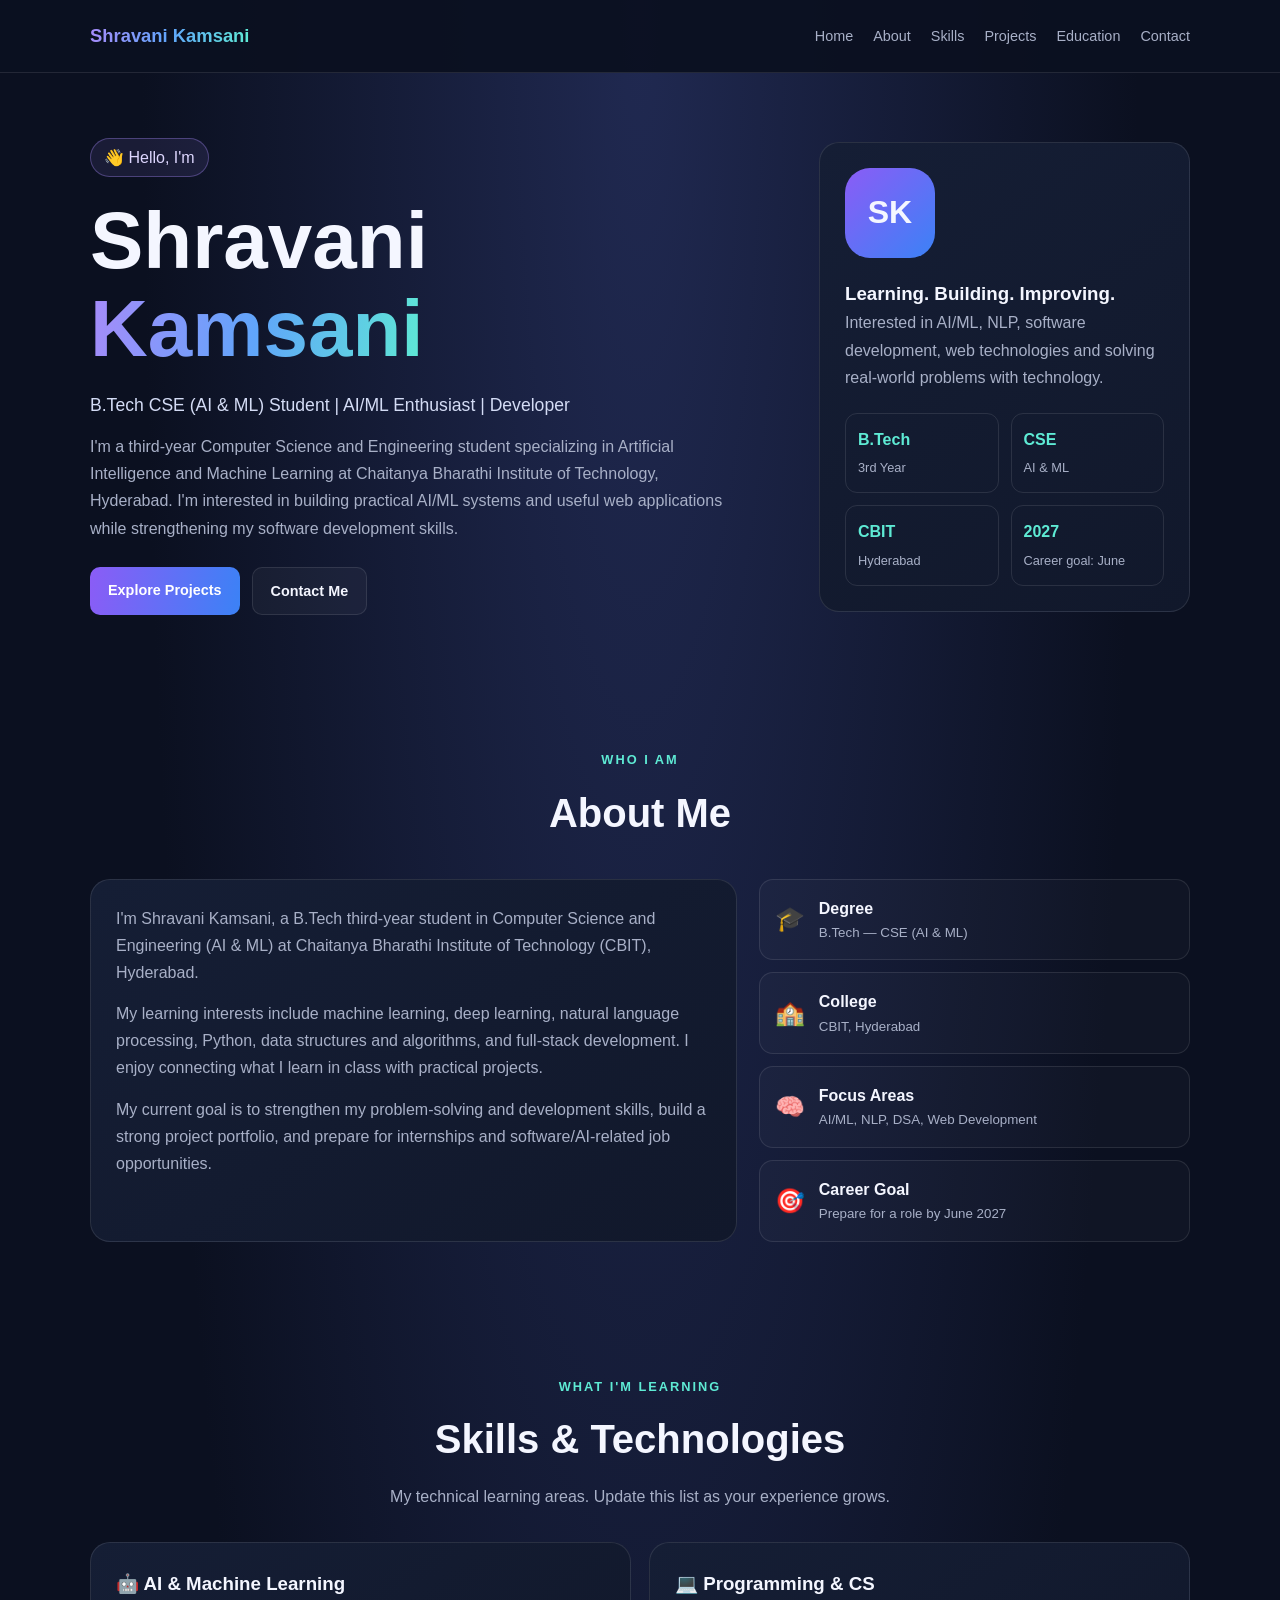
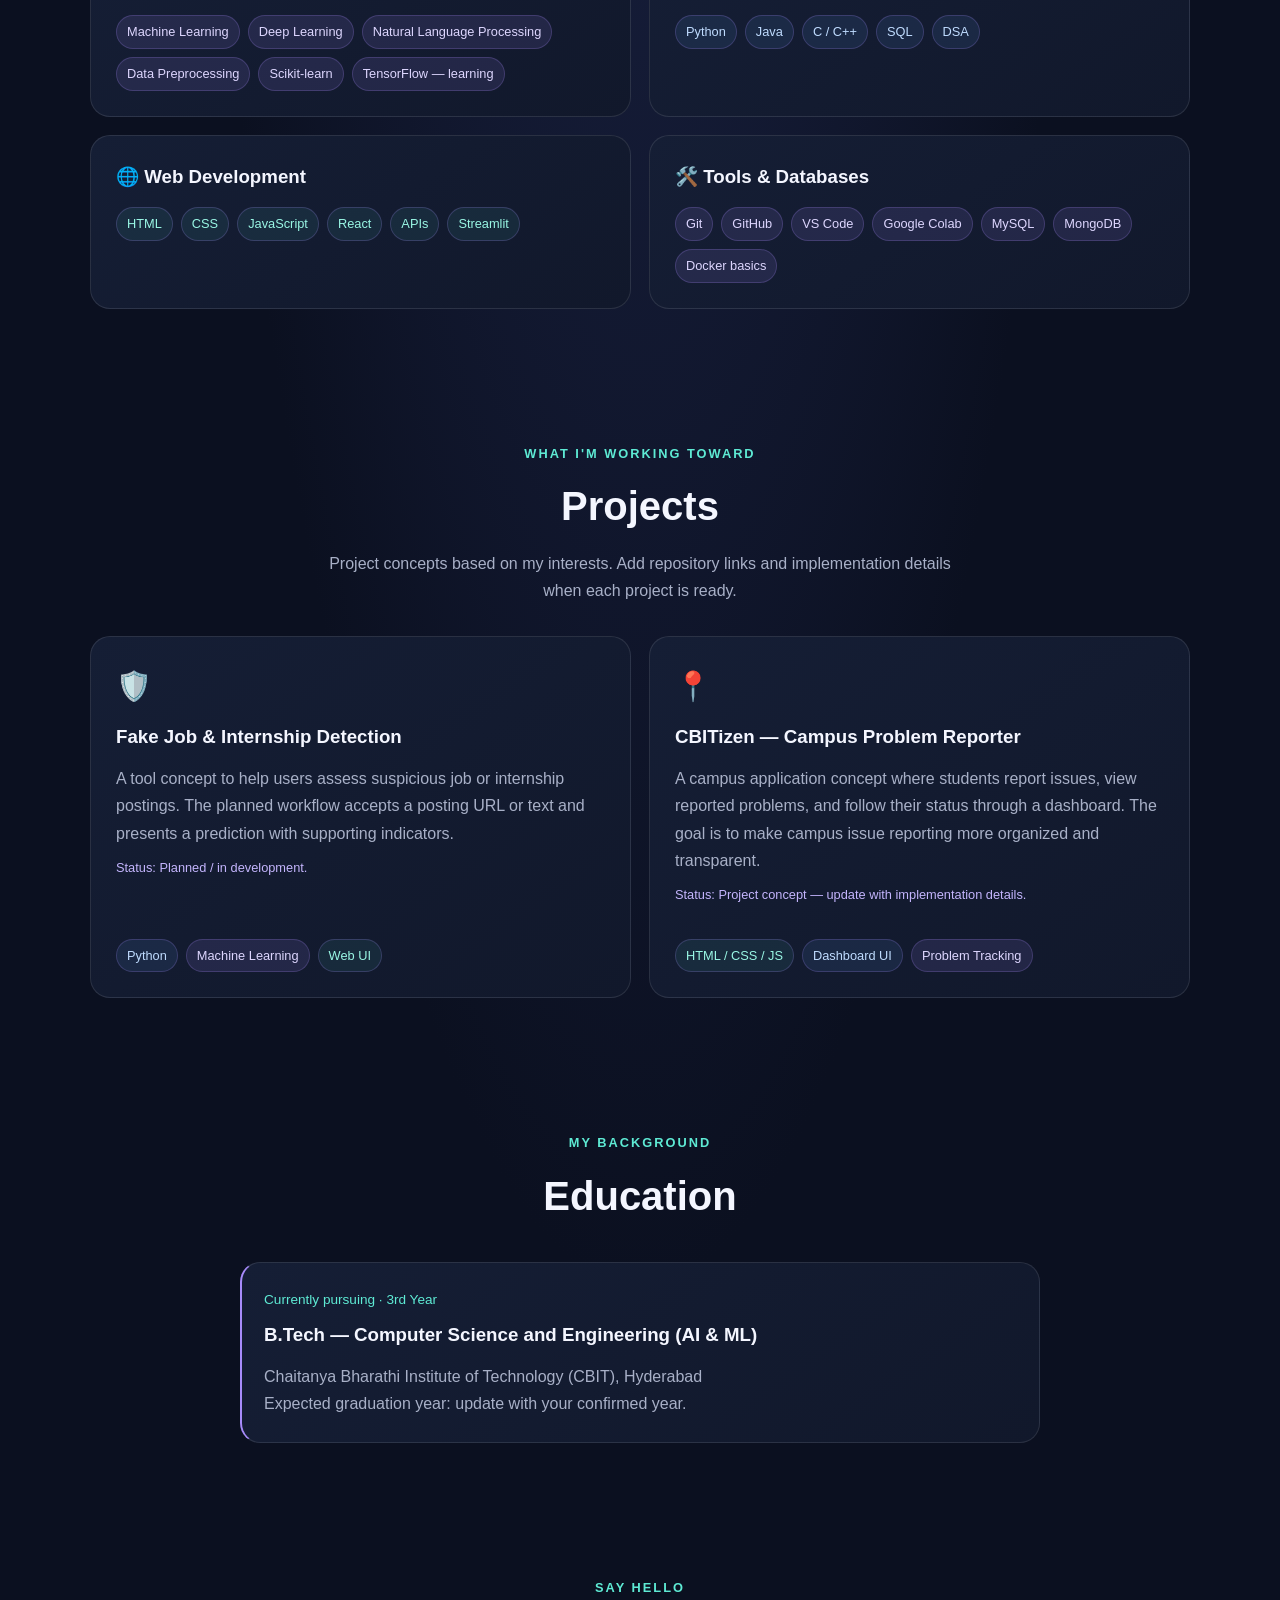
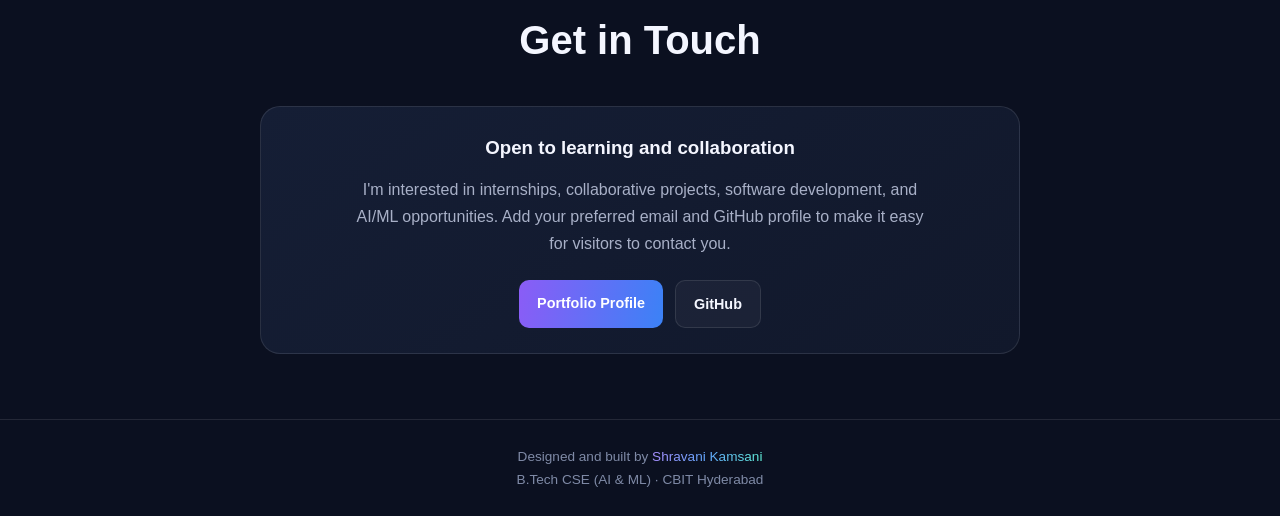
==== week1/potfolio/index.html @ 52dde81c "FSD Programs" ====
<!DOCTYPE html>
<html lang="en">
<head>
  <meta charset="UTF-8">
  <meta name="viewport" content="width=device-width, initial-scale=1.0">
  <meta name="description" content="Shravani Kamsani's AI and ML portfolio">
  <title>Shravani Kamsani | Portfolio</title>

  <style>
    :root {
      --bg: #0b1020;
      --panel: #11182b;
      --text: #f4f6ff;
      --muted: #a8b0c7;
      --purple: #a78bfa;
      --blue: #60a5fa;
      --mint: #5eead4;
      --line: rgba(255,255,255,.1);
    }

    * {
      box-sizing: border-box;
      margin: 0;
      padding: 0;
      scroll-behavior: smooth;
    }

    body {
      font-family: "Segoe UI", Arial, sans-serif;
      background: radial-gradient(ellipse at top, #202951, var(--bg) 55%);
      color: var(--text);
      line-height: 1.7;
    }

    a {
      color: inherit;
      text-decoration: none;
    }

    .container {
      width: min(1100px, 92%);
      margin: auto;
    }

    nav {
      position: sticky;
      top: 0;
      z-index: 10;
      background: rgba(11,16,32,.94);
      border-bottom: 1px solid var(--line);
    }

    .nav-container {
      min-height: 72px;
      display: flex;
      justify-content: space-between;
      align-items: center;
      gap: 20px;
    }

    .brand {
      font-weight: 800;
      font-size: 1.15rem;
    }

    .grad-text {
      background: linear-gradient(100deg, var(--purple), var(--blue), var(--mint));
      -webkit-background-clip: text;
      background-clip: text;
      color: transparent;
    }

    .nav-links {
      display: flex;
      gap: 20px;
      list-style: none;
    }

    .nav-links a {
      color: var(--muted);
      font-size: .9rem;
    }

    .nav-links a:hover {
      color: white;
    }

    .btn {
      display: inline-block;
      padding: 11px 18px;
      border-radius: 10px;
      font-weight: 700;
      font-size: .9rem;
      transition: transform .2s;
    }

    .btn:hover {
      transform: translateY(-3px);
    }

    .primary {
      background: linear-gradient(100deg, #8b5cf6, #3b82f6);
      color: white;
    }

    .secondary {
      border: 1px solid var(--line);
      background: rgba(255,255,255,.04);
    }

    .hero {
      min-height: 570px;
      display: grid;
      grid-template-columns: 1.3fr .7fr;
      align-items: center;
      gap: 40px;
      padding-top: 65px;
      padding-bottom: 65px;
    }

    .eyebrow {
      display: inline-block;
      color: #ddd6fe;
      background: rgba(167,139,250,.1);
      border: 1px solid rgba(167,139,250,.35);
      border-radius: 30px;
      padding: 5px 13px;
      margin-bottom: 20px;
    }

    .hero h1 {
      font-size: clamp(2.8rem, 7vw, 5rem);
      line-height: 1.1;
      margin-bottom: 18px;
    }

    .hero-subtitle {
      color: #d4dcf5;
      font-size: 1.1rem;
      margin-bottom: 12px;
    }

    .hero-desc {
      color: var(--muted);
      margin-bottom: 25px;
      max-width: 650px;
    }

    .actions {
      display: flex;
      flex-wrap: wrap;
      gap: 12px;
    }

    .hero-card, .card {
      background: linear-gradient(145deg, #151e35, var(--panel));
      border: 1px solid var(--line);
      border-radius: 20px;
      padding: 25px;
    }

    .avatar {
      width: 90px;
      height: 90px;
      display: grid;
      place-items: center;
      border-radius: 25px;
      background: linear-gradient(135deg, #8b5cf6, #3b82f6);
      font-size: 2rem;
      font-weight: 800;
      margin-bottom: 20px;
    }

    .hero-card p, .card p {
      color: var(--muted);
    }

    .quick-facts {
      display: grid;
      grid-template-columns: 1fr 1fr;
      gap: 12px;
      margin-top: 22px;
    }

    .fact {
      padding: 12px;
      border: 1px solid var(--line);
      border-radius: 12px;
    }

    .fact strong {
      display: block;
      color: var(--mint);
    }

    .fact span {
      color: var(--muted);
      font-size: .8rem;
    }

    section {
      padding: 65px 0;
    }

    .section-head {
      text-align: center;
      margin-bottom: 32px;
    }

    .section-label {
      color: var(--mint);
      font-size: .8rem;
      text-transform: uppercase;
      letter-spacing: 2px;
      font-weight: 800;
    }

    .section-title {
      font-size: clamp(1.8rem, 4vw, 2.5rem);
      margin-top: 6px;
    }

    .section-intro {
      color: var(--muted);
      max-width: 650px;
      margin: 10px auto;
    }

    .about-grid {
      display: grid;
      grid-template-columns: 1.2fr .8fr;
      gap: 22px;
    }

    .about-text p + p {
      margin-top: 14px;
    }

    .highlights {
      display: grid;
      gap: 12px;
    }

    .highlight {
      display: flex;
      align-items: center;
      gap: 14px;
      padding: 15px;
      border: 1px solid var(--line);
      border-radius: 14px;
      background: rgba(255,255,255,.025);
    }

    .highlight-icon {
      font-size: 1.5rem;
    }

    .highlight small {
      display: block;
      color: var(--muted);
    }

    .skills-grid, .projects-grid {
      display: grid;
      grid-template-columns: repeat(2, minmax(0,1fr));
      gap: 18px;
    }

    .card h3 {
      margin-bottom: 12px;
    }

    .pill-group {
      display: flex;
      flex-wrap: wrap;
      gap: 8px;
      margin-top: 15px;
    }

    .pill {
      display: inline-block;
      padding: 5px 10px;
      border-radius: 20px;
      background: rgba(167,139,250,.12);
      border: 1px solid rgba(167,139,250,.22);
      color: #ddd6fe;
      font-size: .8rem;
    }

    .pill.blue {
      background: rgba(96,165,250,.1);
      color: #bfdbfe;
    }

    .pill.mint {
      background: rgba(94,234,212,.08);
      color: #99f6e4;
    }

    .project-card {
      display: flex;
      flex-direction: column;
      justify-content: space-between;
      gap: 18px;
    }

    .project-icon {
      font-size: 1.8rem;
      margin-bottom: 10px;
    }

    .project-note {
      font-size: .8rem;
      color: #c4b5fd !important;
      margin-top: 10px;
    }

    .education {
      max-width: 800px;
      margin: auto;
    }

    .education-item {
      border-left: 2px solid var(--purple);
      padding-left: 22px;
    }

    .education-item .date {
      color: var(--mint);
      margin-bottom: 8px;
      font-size: .85rem;
    }

    .contact-card {
      text-align: center;
      max-width: 760px;
      margin: auto;
    }

    .contact-card p {
      max-width: 570px;
      margin: 12px auto 22px;
    }

    .contact-links {
      display: flex;
      justify-content: center;
      flex-wrap: wrap;
      gap: 12px;
    }

    footer {
      border-top: 1px solid var(--line);
      padding: 25px 0;
      text-align: center;
      color: #7f8aa6;
      font-size: .85rem;
    }

    @media (max-width: 800px) {
      .nav-container {
        padding: 15px 0;
        flex-wrap: wrap;
      }

      .nav-links {
        order: 3;
        width: 100%;
        overflow-x: auto;
        padding-bottom: 8px;
      }

      .hero, .about-grid {
        grid-template-columns: 1fr;
      }
    }

    @media (max-width: 560px) {
      .skills-grid, .projects-grid {
        grid-template-columns: 1fr;
      }

      .hero h1 {
        font-size: 3rem;
      }

      section {
        padding: 48px 0;
      }
    }
  </style>
</head>

<body>

  <!-- Navigation -->
  <nav>
    <div class="container nav-container">
      <a href="#home" class="brand">
        <span class="grad-text">Shravani Kamsani</span>
      </a>

      <ul class="nav-links">
        <li><a href="#home">Home</a></li>
        <li><a href="#about">About</a></li>
        <li><a href="#skills">Skills</a></li>
        <li><a href="#projects">Projects</a></li>
        <li><a href="#education">Education</a></li>
        <li><a href="#contact">Contact</a></li>
      </ul>
    </div>
  </nav>

  <!-- Home -->
  <header id="home" class="container hero">
    <div>
      <span class="eyebrow">👋 Hello, I'm</span>

      <h1>
        Shravani<br>
        <span class="grad-text">Kamsani</span>
      </h1>

      <p class="hero-subtitle">
        B.Tech CSE (AI & ML) Student | AI/ML Enthusiast | Developer
      </p>

      <p class="hero-desc">
        I'm a third-year Computer Science and Engineering student
        specializing in Artificial Intelligence and Machine Learning
        at Chaitanya Bharathi Institute of Technology, Hyderabad.
        I'm interested in building practical AI/ML systems and useful
        web applications while strengthening my software development skills.
      </p>

      <div class="actions">
        <a class="btn primary" href="#projects">Explore Projects</a>
        <a class="btn secondary" href="#contact">Contact Me</a>
      </div>
    </div>

    <aside class="hero-card">
      <div class="avatar">SK</div>
      <h3>Learning. Building. Improving.</h3>
      <p>
        Interested in AI/ML, NLP, software development, web technologies
        and solving real-world problems with technology.
      </p>

      <div class="quick-facts">
        <div class="fact">
          <strong>B.Tech</strong>
          <span>3rd Year</span>
        </div>
        <div class="fact">
          <strong>CSE</strong>
          <span>AI & ML</span>
        </div>
        <div class="fact">
          <strong>CBIT</strong>
          <span>Hyderabad</span>
        </div>
        <div class="fact">
          <strong>2027</strong>
          <span>Career goal: June</span>
        </div>
      </div>
    </aside>
  </header>

  <!-- About -->
  <section id="about">
    <div class="container">
      <div class="section-head">
        <span class="section-label">Who I Am</span>
        <h2 class="section-title">About Me</h2>
      </div>

      <div class="about-grid">
        <div class="card about-text">
          <p>
            I'm Shravani Kamsani, a B.Tech third-year student in
            Computer Science and Engineering (AI & ML) at Chaitanya
            Bharathi Institute of Technology (CBIT), Hyderabad.
          </p>

          <p>
            My learning interests include machine learning, deep learning,
            natural language processing, Python, data structures and
            algorithms, and full-stack development. I enjoy connecting
            what I learn in class with practical projects.
          </p>

          <p>
            My current goal is to strengthen my problem-solving and
            development skills, build a strong project portfolio, and
            prepare for internships and software/AI-related job opportunities.
          </p>
        </div>

        <div class="highlights">
          <div class="highlight">
            <span class="highlight-icon">🎓</span>
            <div><strong>Degree</strong><small>B.Tech — CSE (AI & ML)</small></div>
          </div>

          <div class="highlight">
            <span class="highlight-icon">🏫</span>
            <div><strong>College</strong><small>CBIT, Hyderabad</small></div>
          </div>

          <div class="highlight">
            <span class="highlight-icon">🧠</span>
            <div><strong>Focus Areas</strong><small>AI/ML, NLP, DSA, Web Development</small></div>
          </div>

          <div class="highlight">
            <span class="highlight-icon">🎯</span>
            <div><strong>Career Goal</strong><small>Prepare for a role by June 2027</small></div>
          </div>
        </div>
      </div>
    </div>
  </section>

  <!-- Skills -->
  <section id="skills">
    <div class="container">
      <div class="section-head">
        <span class="section-label">What I'm Learning</span>
        <h2 class="section-title">Skills & Technologies</h2>
        <p class="section-intro">
          My technical learning areas. Update this list as your experience grows.
        </p>
      </div>

      <div class="skills-grid">
        <article class="card">
          <h3>🤖 AI & Machine Learning</h3>
          <div class="pill-group">
            <span class="pill">Machine Learning</span>
            <span class="pill">Deep Learning</span>
            <span class="pill">Natural Language Processing</span>
            <span class="pill">Data Preprocessing</span>
            <span class="pill">Scikit-learn</span>
            <span class="pill">TensorFlow — learning</span>
          </div>
        </article>

        <article class="card">
          <h3>💻 Programming & CS</h3>
          <div class="pill-group">
            <span class="pill blue">Python</span>
            <span class="pill blue">Java</span>
            <span class="pill blue">C / C++</span>
            <span class="pill blue">SQL</span>
            <span class="pill blue">DSA</span>
          </div>
        </article>

        <article class="card">
          <h3>🌐 Web Development</h3>
          <div class="pill-group">
            <span class="pill mint">HTML</span>
            <span class="pill mint">CSS</span>
            <span class="pill mint">JavaScript</span>
            <span class="pill mint">React</span>
            <span class="pill mint">APIs</span>
            <span class="pill mint">Streamlit</span>
          </div>
        </article>

        <article class="card">
          <h3>🛠️ Tools & Databases</h3>
          <div class="pill-group">
            <span class="pill">Git</span>
            <span class="pill">GitHub</span>
            <span class="pill">VS Code</span>
            <span class="pill">Google Colab</span>
            <span class="pill">MySQL</span>
            <span class="pill">MongoDB</span>
            <span class="pill">Docker basics</span>
          </div>
        </article>
      </div>
    </div>
  </section>

  <!-- Projects -->
  <section id="projects">
    <div class="container">
      <div class="section-head">
        <span class="section-label">What I'm Working Toward</span>
        <h2 class="section-title">Projects</h2>
        <p class="section-intro">
          Project concepts based on my interests. Add repository links
          and implementation details when each project is ready.
        </p>
      </div>

      <div class="projects-grid">
        <article class="card project-card">
          <div>
            <div class="project-icon">🛡️</div>
            <h3>Fake Job & Internship Detection</h3>
            <p>
              A tool concept to help users assess suspicious job or
              internship postings. The planned workflow accepts a posting
              URL or text and presents a prediction with supporting indicators.
            </p>
            <p class="project-note">Status: Planned / in development.</p>
          </div>

          <div class="pill-group">
            <span class="pill blue">Python</span>
            <span class="pill">Machine Learning</span>
            <span class="pill mint">Web UI</span>
          </div>
        </article>

        <article class="card project-card">
          <div>
            <div class="project-icon">📍</div>
            <h3>CBITizen — Campus Problem Reporter</h3>
            <p>
              A campus application concept where students report issues,
              view reported problems, and follow their status through
              a dashboard. The goal is to make campus issue reporting
              more organized and transparent.
            </p>
            <p class="project-note">Status: Project concept — update with implementation details.</p>
          </div>

          <div class="pill-group">
            <span class="pill mint">HTML / CSS / JS</span>
            <span class="pill blue">Dashboard UI</span>
            <span class="pill">Problem Tracking</span>
          </div>
        </article>
      </div>
    </div>
  </section>

  <!-- Education -->
  <section id="education">
    <div class="container">
      <div class="section-head">
        <span class="section-label">My Background</span>
        <h2 class="section-title">Education</h2>
      </div>

      <div class="education">
        <div class="card education-item">
          <div class="date">Currently pursuing · 3rd Year</div>
          <h3>B.Tech — Computer Science and Engineering (AI & ML)</h3>
          <p>Chaitanya Bharathi Institute of Technology (CBIT), Hyderabad</p>
          <p>Expected graduation year: update with your confirmed year.</p>
        </div>
      </div>
    </div>
  </section>

  <!-- Contact -->
  <section id="contact">
    <div class="container">
      <div class="section-head">
        <span class="section-label">Say Hello</span>
        <h2 class="section-title">Get in Touch</h2>
      </div>

      <div class="card contact-card">
        <h3>Open to learning and collaboration</h3>
        <p>
          I'm interested in internships, collaborative projects,
          software development, and AI/ML opportunities. Add your
          preferred email and GitHub profile to make it easy for
          visitors to contact you.
        </p>

        <div class="contact-links">
          <a class="btn primary"
             href="https://shravanikamsani.github.io/#about"
             target="_blank" rel="noopener noreferrer">
            Portfolio Profile
          </a>

          <a class="btn secondary"
             href="https://github.com/"
             target="_blank" rel="noopener noreferrer">
            GitHub
          </a>
        </div>
      </div>
    </div>
  </section>

  <!-- Footer -->
  <footer>
    <div class="container">
      <p>Designed and built by <span class="grad-text">Shravani Kamsani</span></p>
      <p>B.Tech CSE (AI & ML) · CBIT Hyderabad</p>
    </div>
  </footer>

</body>
</html>
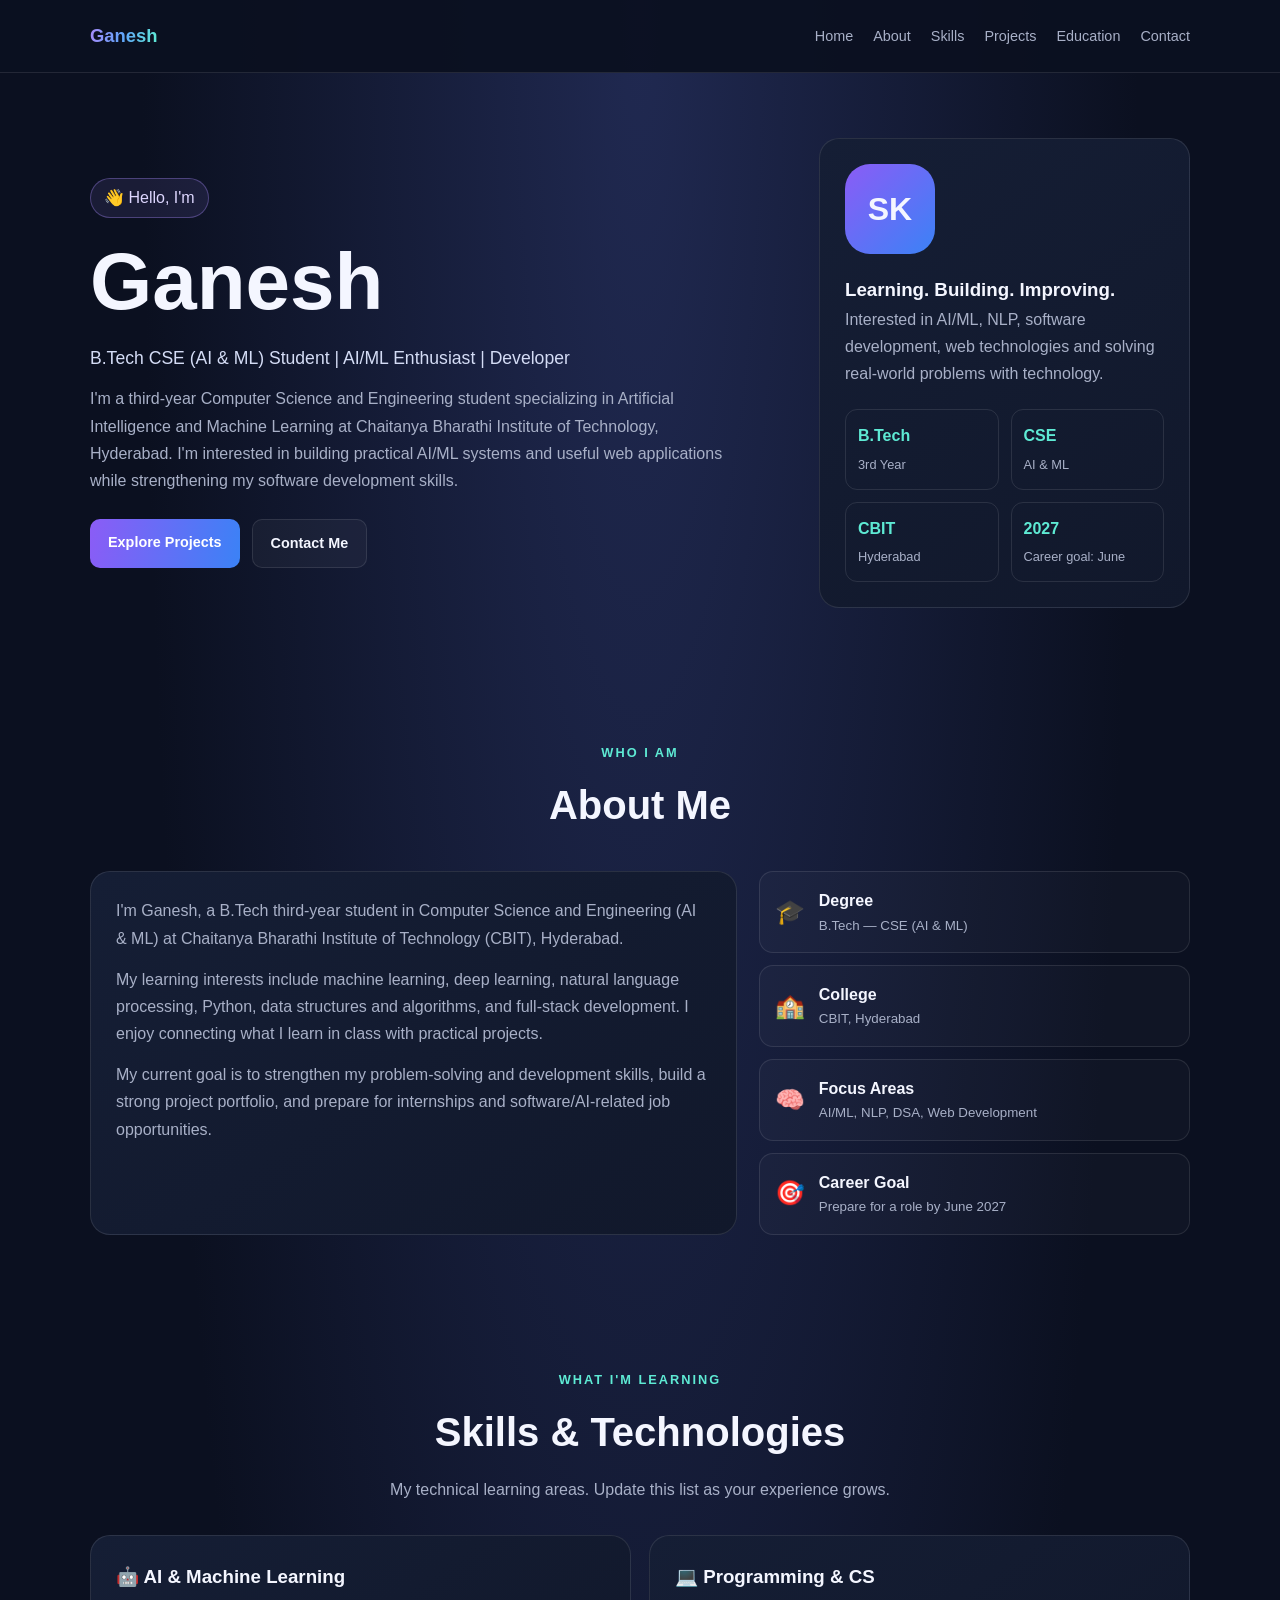
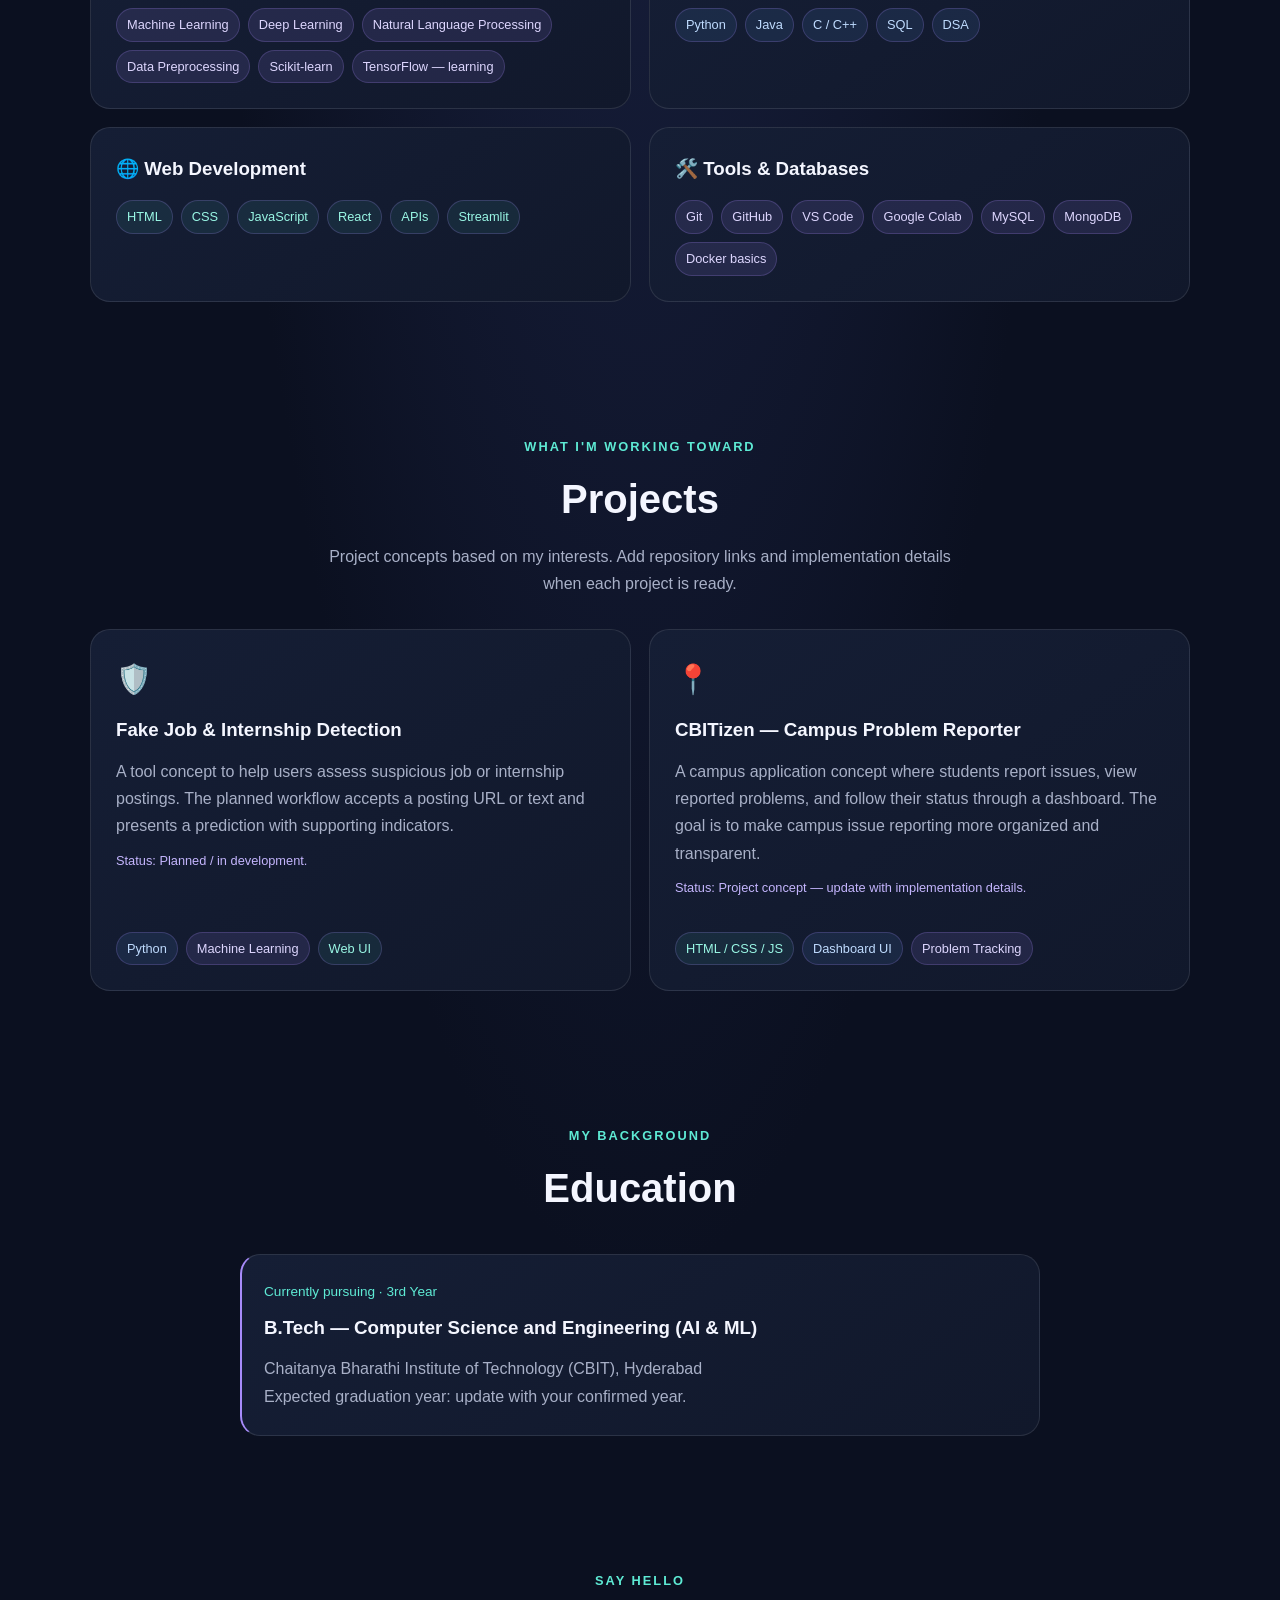
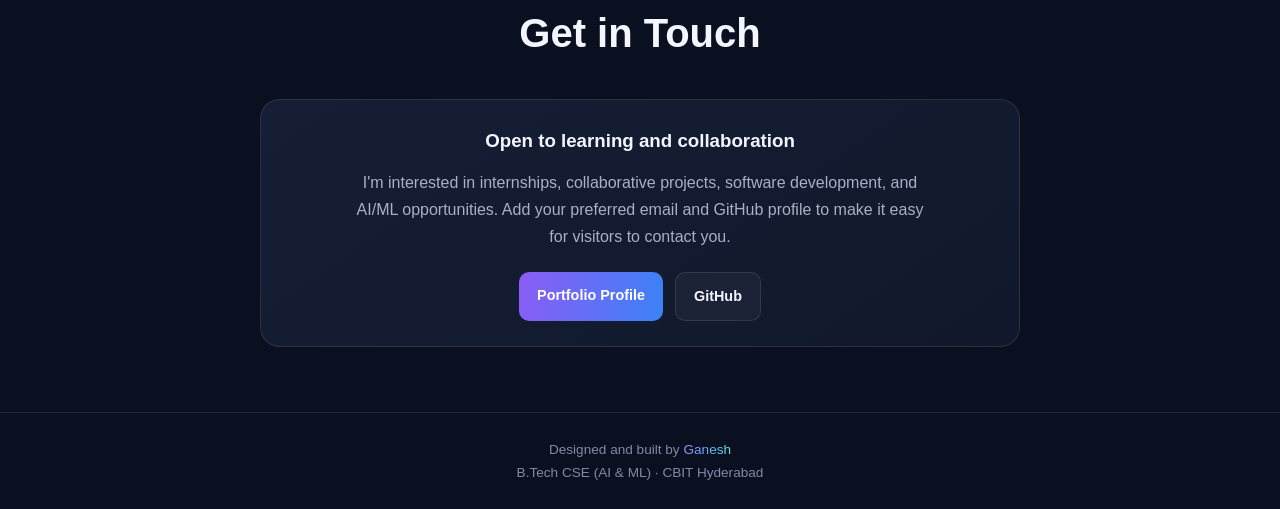
==== commit 05a2b345: "Added week9" ====
--- a/week1/potfolio/index.html
+++ b/week1/potfolio/index.html
@@ -4,8 +4,8 @@
 <head>
   <meta charset="UTF-8">
   <meta name="viewport" content="width=device-width, initial-scale=1.0">
-  <meta name="description" content="Shravani Kamsani's AI and ML portfolio">
-  <title>Shravani Kamsani | Portfolio</title>
+  <meta name="description" content="Ganesh's AI and ML portfolio">
+  <title>Ganesh | Portfolio</title>
 
   <style>
     :root {
@@ -398,7 +398,7 @@
   <nav>
     <div class="container nav-container">
       <a href="#home" class="brand">
-        <span class="grad-text">Shravani Kamsani</span>
+        <span class="grad-text">Ganesh</span>
       </a>
 
       <ul class="nav-links">
@@ -418,8 +418,7 @@
       <span class="eyebrow">👋 Hello, I'm</span>
 
       <h1>
-        Shravani<br>
-        <span class="grad-text">Kamsani</span>
+        Ganesh
       </h1>
 
       <p class="hero-subtitle">
@@ -480,7 +479,7 @@
       <div class="about-grid">
         <div class="card about-text">
           <p>
-            I'm Shravani Kamsani, a B.Tech third-year student in
+            I'm Ganesh, a B.Tech third-year student in
             Computer Science and Engineering (AI & ML) at Chaitanya
             Bharathi Institute of Technology (CBIT), Hyderabad.
           </p>
@@ -680,7 +679,7 @@
 
         <div class="contact-links">
           <a class="btn primary"
-             href="https://shravanikamsani.github.io/#about"
+             href="https://ganeshk2846.github.io/#about"
              target="_blank" rel="noopener noreferrer">
             Portfolio Profile
           </a>
@@ -698,7 +697,7 @@
   <!-- Footer -->
   <footer>
     <div class="container">
-      <p>Designed and built by <span class="grad-text">Shravani Kamsani</span></p>
+      <p>Designed and built by <span class="grad-text">Ganesh</span></p>
       <p>B.Tech CSE (AI & ML) · CBIT Hyderabad</p>
     </div>
   </footer>
